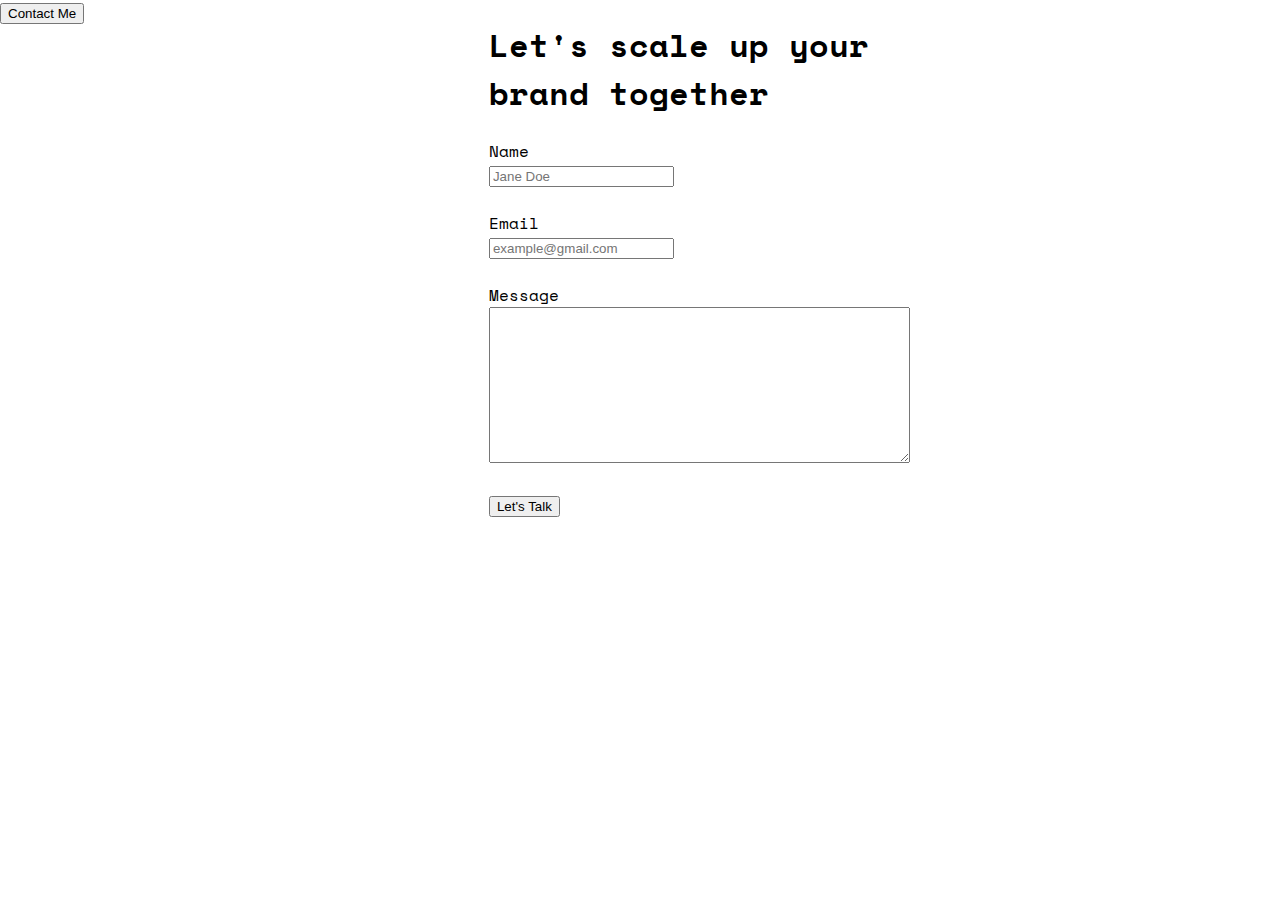
==== contact.html @ babc4dbb "initialize project" ====
<!DOCTYPE html>
<html lang="en">
<head>
    <meta charset="UTF-8">
    <meta http-equiv="X-UA-Compatible" content="IE=edge">
    <meta name="viewport" content="width=device-width, initial-scale=1.0">
    <title>Contact</title>
    <link rel="stylesheet" href="css/style.css" type="text/css">
    <link rel="preconnect" href="https://fonts.googleapis.com">
    <link rel="preconnect" href="https://fonts.gstatic.com" crossorigin>
    <link href="https://fonts.googleapis.com/css2?family=Space+Mono:ital,wght@0,400;0,700;1,400&display=swap" rel="stylesheet">
</head>
<body>
    <section class="left">
        <button class="contact-me">Contact Me</button>
    </section>
    <!----contact form-->
    <section class="middle" id="contact">
        <h1>Let's <span>scale up</span> your <br>brand together</h1>
        <form action="" method="post">
            <div>
                <label for="fullname">Name</label><br>
                <input type="text" id="fullname" name="fullname" placeholder="Jane Doe" required>
            </div>
            <br>
            <div>
                <label for="email">Email</label><br>
                <input type="email" id="email" name="email" placeholder="example@gmail.com" required>
            </div>
            <br>
            <div>
                <label for="message">Message</label><br>
                <textarea id="message" name="message" placeholder="" rows="10" cols="50"required></textarea>
            </div>
            <br>
            <div>
                <button class="let-talk">Let's Talk</button>
            </div>
        </form>
    </section>
    <!---navigation-->
    <header class="right">
        <nav class="right">
            <ul>
                <li><a href="index.html">Home</a></li>
                <li><a href="#">Contact</a></li>
                <li><a href="register.html">Register</a></li>
                <li><a href="login.html">Login</a></li>
            </ul>

            <ul class="socials">
                <a href="https://twitter.com/Wasp_iSpy" target="_blank" title="Follow on Twitter">
                    <img src="icons/Twitter.svg" alt="Twitter">
                </a>
                <a href="https://www.linkedin.com/in/onyinye-udegbunam/" target="_blank" title="Connect on LinkedIn">
                    <img src="icons/LinkedIn.svg" alt="linkedin">
                </a>
                <a href="https://dribbble.com/Wasps" target="_blank" title="View Design Projects">
                    <img src="icons/Dribble.svg" alt="Twitter">
                </a>
            </ul>
        </nav>
    </header>
</body>
</html>
---- css/style.css ----
/* CSS Document */

body {
    background-color: 2D2C2C;
    margin: 0;
    padding: 0;
    font-family: 'Space Mono', monospace;
}

ul{
    list-style: none;
}

a{
    text-decoration: none;
}

/* about section */
.left {
    background-image: url("images\jecy.png");
    background-repeat: no-repeat;
    background-size: cover;
    float: left;
    width: 38.2%;
}

.middle {
    float: left;
    width: 44.44%;
}

.right{
    float: right;
    width: 17.36%;
    height: auto;
}
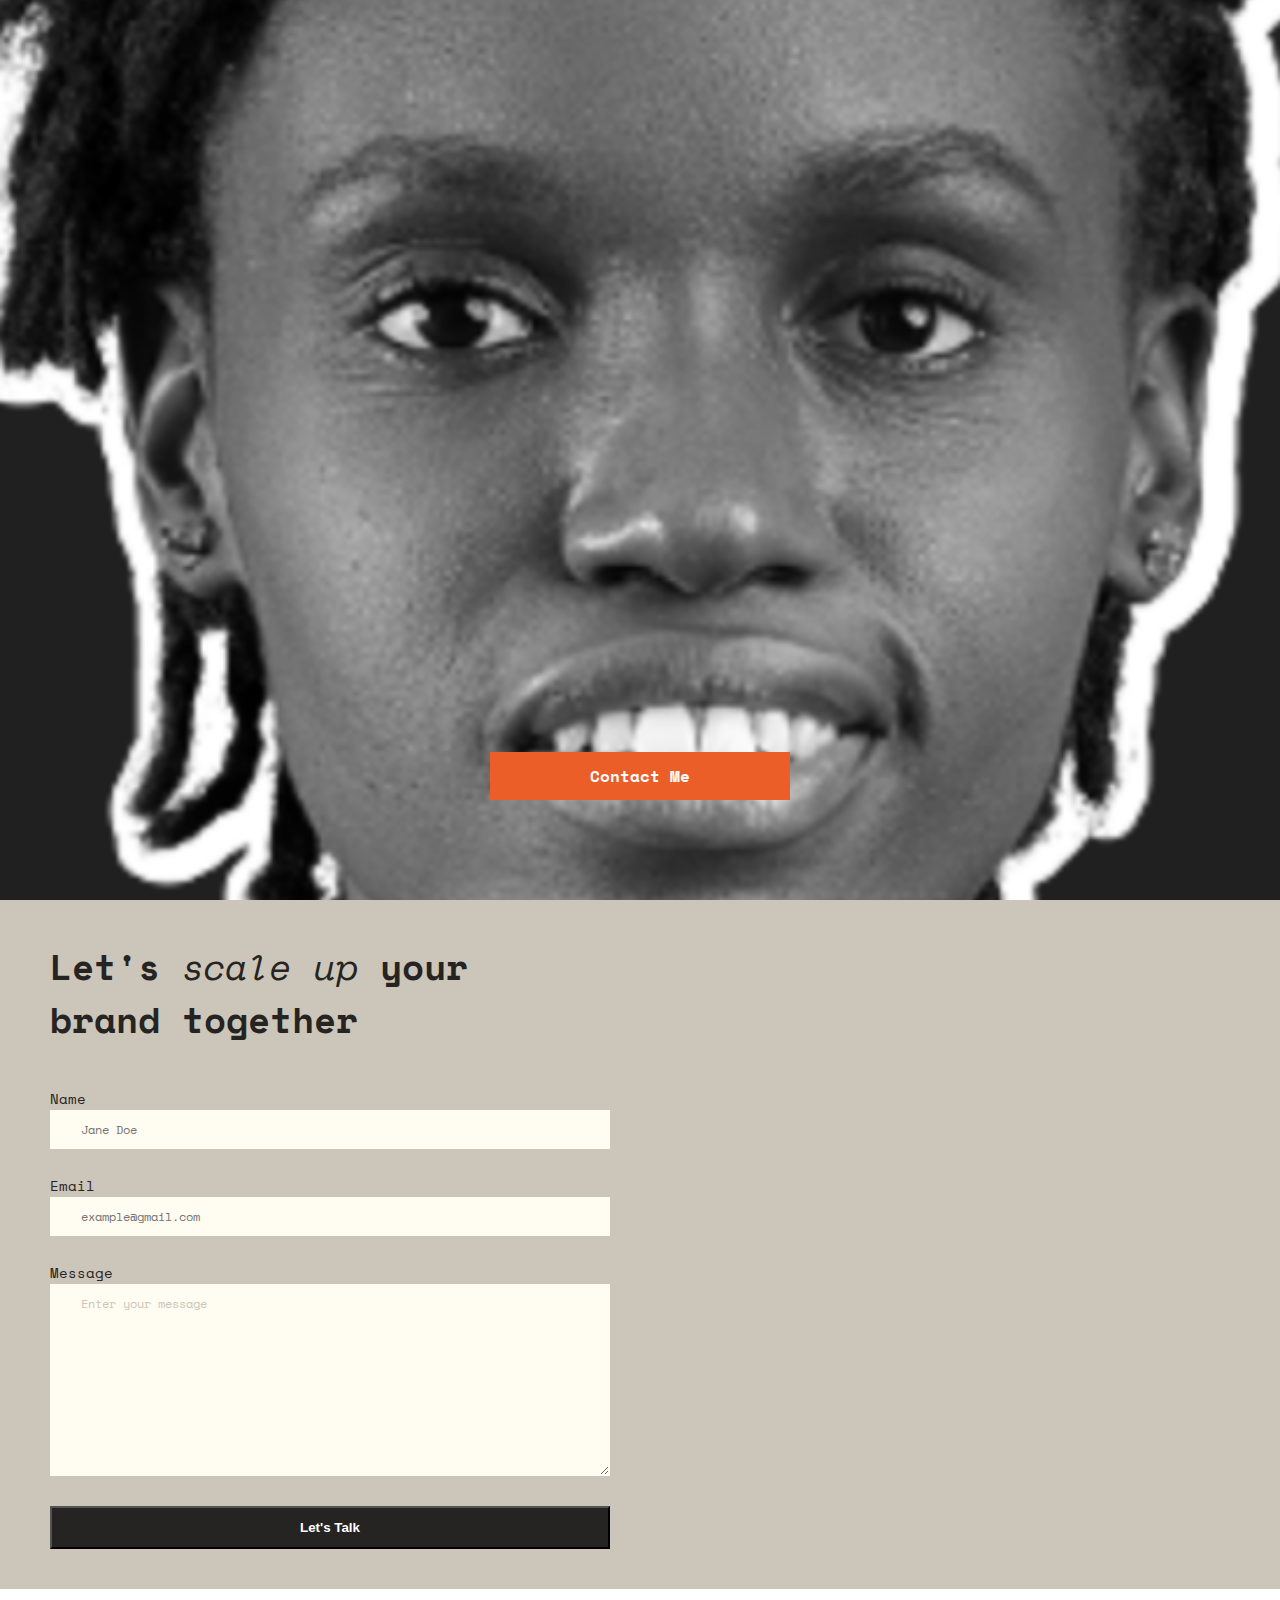
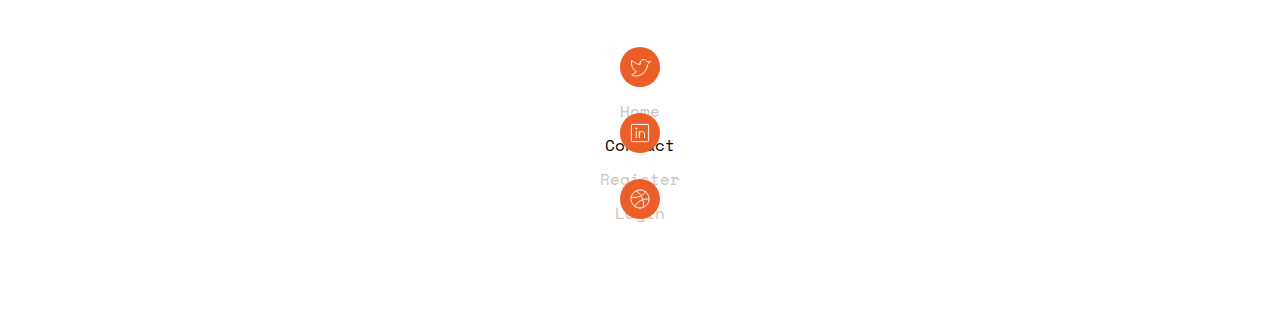
==== commit 33392da0: "more styling" ====
--- a/contact.html
+++ b/contact.html
@@ -1,23 +1,27 @@
 <!DOCTYPE html>
 <html lang="en">
+
 <head>
     <meta charset="UTF-8">
     <meta http-equiv="X-UA-Compatible" content="IE=edge">
     <meta name="viewport" content="width=device-width, initial-scale=1.0">
     <title>Contact</title>
-    <link rel="stylesheet" href="css/style.css" type="text/css">
     <link rel="preconnect" href="https://fonts.googleapis.com">
     <link rel="preconnect" href="https://fonts.gstatic.com" crossorigin>
     <link href="https://fonts.googleapis.com/css2?family=Space+Mono:ital,wght@0,400;0,700;1,400&display=swap" rel="stylesheet">
+    <link rel="stylesheet" href="./css/style.css" />
+    <link rel="stylesheet" href="./css/mobile.css" />
 </head>
+
 <body>
-    <section class="left">
-        <button class="contact-me">Contact Me</button>
-    </section>
+    <header class="left">
+        <div class="img-placeholder"><img src="./images/jecy.png" alt="Jessica" /></div>
+        <a href="./contact.html" class="contact-me">Contact Me</a>
+    </header>
     <!----contact form-->
-    <section class="middle" id="contact">
-        <h1>Let's <span>scale up</span> your <br>brand together</h1>
-        <form action="" method="post">
+    <section class="middle">
+        <h1 class="scale-up">Let's <span><em>scale up</em></span> your <br>brand together</h1>
+        <form action="" method="post" id="contact">
             <div>
                 <label for="fullname">Name</label><br>
                 <input type="text" id="fullname" name="fullname" placeholder="Jane Doe" required>
@@ -30,7 +34,7 @@
             <br>
             <div>
                 <label for="message">Message</label><br>
-                <textarea id="message" name="message" placeholder="" rows="10" cols="50"required></textarea>
+                <textarea id="message" name="message" placeholder="" rows="10" cols="50"required>Enter your message</textarea>
             </div>
             <br>
             <div>
@@ -39,27 +43,25 @@
         </form>
     </section>
     <!---navigation-->
-    <header class="right">
-        <nav class="right">
-            <ul>
-                <li><a href="index.html">Home</a></li>
-                <li><a href="#">Contact</a></li>
-                <li><a href="register.html">Register</a></li>
-                <li><a href="login.html">Login</a></li>
-            </ul>
+    <nav class="right">
+        <ul class="links">
+            <li><a href="./home.html" >Home</a></li>
+            <li><a class="active" href="#">Contact</a></li>
+            <li><a href="./register.html">Register</a></li>
+            <li><a href="./login.html">Login</a></li>
+        </ul>
 
-            <ul class="socials">
-                <a href="https://twitter.com/Wasp_iSpy" target="_blank" title="Follow on Twitter">
-                    <img src="icons/Twitter.svg" alt="Twitter">
-                </a>
-                <a href="https://www.linkedin.com/in/onyinye-udegbunam/" target="_blank" title="Connect on LinkedIn">
-                    <img src="icons/LinkedIn.svg" alt="linkedin">
-                </a>
-                <a href="https://dribbble.com/Wasps" target="_blank" title="View Design Projects">
-                    <img src="icons/Dribble.svg" alt="Twitter">
-                </a>
-            </ul>
-        </nav>
-    </header>
+        <div class="socials">
+            <a href="https://twitter.com/Wasp_iSpy" target="_blank" title="Follow on Twitter">
+                <img src="icons/Twitter.svg" alt="Twitter">
+            </a>
+            <a href="https://www.linkedin.com/in/onyinye-udegbunam/" target="_blank" title="Connect on LinkedIn">
+                <img src="icons/LinkedIn.svg" alt="linkedin">
+            </a>
+            <a href="https://dribbble.com/Wasps" target="_blank" title="View Design Projects">
+                <img src="icons/Dribble.svg" alt="Twitter">
+            </a>
+        </div>
+    </nav>
 </body>
 </html>--- a/css/style.css
+++ b/css/style.css
@@ -1,38 +1,329 @@
 /* CSS Document */
 
+* {
+    box-sizing: border-box;
+}
+
 body {
-    background-color: 2D2C2C;
+    background-color: #2D2C2C;
     margin: 0;
     padding: 0;
     font-family: 'Space Mono', monospace;
 }
 
-ul{
+.body {
+    background-color: #2D2C2C;
+    display: flex;
+    flex-flow: row nowrap;
+    justify-content: space-between;
+    align-items: stretch;
+    max-width: 1200px;
+    margin: 0 auto;
+}
+
+
+ul {
     list-style: none;
 }
 
-a{
+a {
     text-decoration: none;
 }
 
 /* about section */
 .left {
-    background-image: url("images\jecy.png");
-    background-repeat: no-repeat;
-    background-size: cover;
-    float: left;
-    width: 38.2%;
+    position: relative;
+    display: flex;
+    flex-flow: column nowrap;
+    justify-content: flex-end;
+    align-items: center;
+    padding: 100px 0;
+    flex: 0.5;
+    height: 100vh;
+}
+
+.left .img-placeholder {
+    position: absolute;
+    top: 0;
+    right: 0;
+    left: 0;
+    bottom: 0;
+}
+
+.left .img-placeholder img {
+    width: 100%;
+    height: 100%;
+    object-fit: cover;
+    object-position: left;
+}
+
+.left a {
+    display: block;
+    background: #EB5E28;
+    color: white;
+    padding: 12px 100px;
+    position: relative;
+    font-weight: 700;
+}
+
+.left .contact-me:hover {
+    color: #EB5E28;
+    background-color: #FFFCF2;
+    border: 1px solid #EB5E28;
 }
 
 .middle {
-    float: left;
-    width: 44.44%;
-}
-
-.right{
-    float: right;
-    width: 17.36%;
-    height: auto;
-}
-
-
+    flex: 1;
+    background: #CCC5B9;
+    padding: 40px 50px;
+}
+
+.middle .my-name {
+    font-size: 36px;
+    font-weight: 400;
+    color: #252422;
+    text-align: center;
+    padding: 0;
+    margin: 0;
+}
+
+.middle .subtext {
+    font-size: 20px;
+    font-weight: 400;
+    color: #252422;
+    text-align: center;
+    padding: 10px 0 10px 0;
+    margin: 0;
+}
+
+.middle p {
+    font-size: 16px;
+    color: #252422;
+}
+
+.middle .hobbies {
+    color: #252422;
+    margin: 30px 0 30px 0;
+}
+
+.middle .hobbies h3 {
+    font-size: 20px;
+    font-weight: 400;
+    margin: 0;
+    padding: 0;
+}
+
+.middle .skills h3 {
+    font-size: 20px;
+    font-weight: 400;
+    margin: 0;
+    padding: 0;
+}
+
+.middle .hobbies ul {
+    list-style-type: disc;
+    margin-top: 10px;
+}
+
+.middle .skills ul {
+    padding: 0;
+}
+
+.middle .skills ul li {
+    margin-bottom: 20px;
+    color: #252422;
+    font-size: 20px;
+    font-weight: 700;
+    padding: 0;
+}
+
+.middle .skills ul p {
+    margin: 0;
+    color: #252422;
+}
+
+.progress {
+    background: rgba(255, 252, 242, 1);
+    overflow: hidden;
+}
+
+.progress div {
+    background: #EB5E28;
+    color: #EB5E28;
+    height: 7px;
+    width: 40%;
+}
+
+.right {
+    flex: 0.2;
+    background: #FFFFFF;
+    padding: 100px 20px;
+    display: flex;
+    flex-flow: column nowrap;
+    justify-content: center;
+    align-items: center;
+    position: relative;
+}
+
+.right .links li {
+    margin: 0;
+    padding: 0;
+}
+
+.right .links {
+    margin: 0;
+    padding: 0;
+}
+
+.right .links li a {
+    color: #CCC5B9;
+    text-align: center;
+    display: block;
+    margin: 10px 0;
+    transition: all 0.3s;
+}
+
+.right .links li a:hover, .right .links a.active {
+    color: black;
+}
+
+.right .socials {
+    position: absolute;
+    bottom: 100px;
+    right: 0;
+    left: 0;
+    display: flex;
+    flex-flow: column;
+    justify-content: center;
+    align-items: center;
+}
+
+.right .socials a {
+    display: block;
+    margin: 10px 0;
+}
+
+/* Contact Section */
+
+.middle .scale-up {
+    font-size: 36px;
+    font-weight: 700;
+    color: #252422;
+    margin: 0;
+    padding: 0;
+}
+
+.middle .scale-up span {
+    font-size: 36px;
+    font-weight: 400;
+    color: #252422;
+    margin: 0;
+    padding: 0;
+}
+
+#contact {
+ margin-top: 40px;
+}
+
+input, select {
+    background: #FFFCF2;
+    width: 560px;
+    padding: 10px 0px 10px 30px;
+    font-family: 'Space Mono', monospace;
+    font-size: 12px;
+    font-weight: 400;
+    color: #CCC5B9;
+    border: 1px solid #FFFCF2;
+
+}
+
+textarea#message {
+    background: #FFFCF2;
+    width: 560px;
+    padding: 10px 0px 10px 30px;
+    font-family: 'Space Mono', monospace;
+    font-size: 12px;
+    font-weight: 400;
+    color: #CCC5B9;
+    border: 1px solid #FFFCF2;
+}
+
+.middle label {
+    font-size: 14px;
+    font-weight: 400;
+    margin: 0;
+    padding: 0;
+    color: #252422;
+}
+
+.middle label {
+    padding: 0;
+    display: inline-block;
+  }
+
+.middle .let-talk, .register, .login {
+    display: block;
+    background: #252422;
+    color: white;
+    padding: 12px 0;
+    width: 560px;
+    position: relative;
+    font-weight: 700;
+}
+
+.middle .let-talk:hover, .register:hover, .login:hover {
+    background: #403D39;
+    border: 1px solid #403D39;
+    ;
+}
+
+/* Register Section */
+
+.middle .reg {
+    font-size: 36px;
+    font-weight: 700;
+    color: #252422;
+    margin: 0;
+    padding: 0;
+}
+
+.middle .create {
+    font-size: 16px;
+    font-weight: 400;
+    color: #252422;
+    margin: 0;
+    padding: 10px 0 0px 0;
+}
+
+#register {
+    margin: 40px 0;
+}
+
+/* Login Section */
+
+.middle .signin {
+    font-size: 36px;
+    font-weight: 700;
+    color: #252422;
+    margin: 0;
+    padding: 0;
+}
+
+.middle .continue {
+    font-size: 16px;
+    font-weight: 400;
+    color: #252422;
+    margin: 0;
+    padding: 10px 0 0px 0;
+}
+
+#login {
+    margin: 40px 0 100px 0;
+}
+
+.middle #forgotten-password {
+    font-size: 12px;
+    font-weight: 400;
+    color: #403D39;
+    text-align: center;
+}--- a/css/mobile.css
+++ b/css/mobile.css
@@ -0,0 +1,60 @@
+@media screen and (max-width:800px) {
+
+
+
+    .body {
+        display: block;
+    }
+
+
+
+    .right {
+        position: fixed;
+        top: 0;
+        right: 0;
+        left: 0;
+        background: #FFFFFF;
+        padding: 10px 20px;
+        display: flex;
+        flex-flow: column nowrap;
+        justify-content: space-between;
+        align-items: flex-start;
+    }
+
+
+
+    .right .links {
+        display: flex;
+        flex-flow: row nowrap;
+        justify-content: flex-start;
+        align-items: center;
+    }
+
+    .right .links li a {
+        margin: 0 10px;
+        font-size: 10px;
+    }
+
+
+
+
+    .right .socials {
+        position: static;
+        display: flex;
+        flex-flow: row nowrap;
+        align-items: center;
+        justify-content: space-between;
+        margin-top: 10px;
+    }
+
+    .right .socials img {
+        width: 20px;
+    }
+
+    .right .socials a {
+        margin: 0 10px;
+        display: flex;
+        align-items: center;
+        justify-content: center;
+    }
+}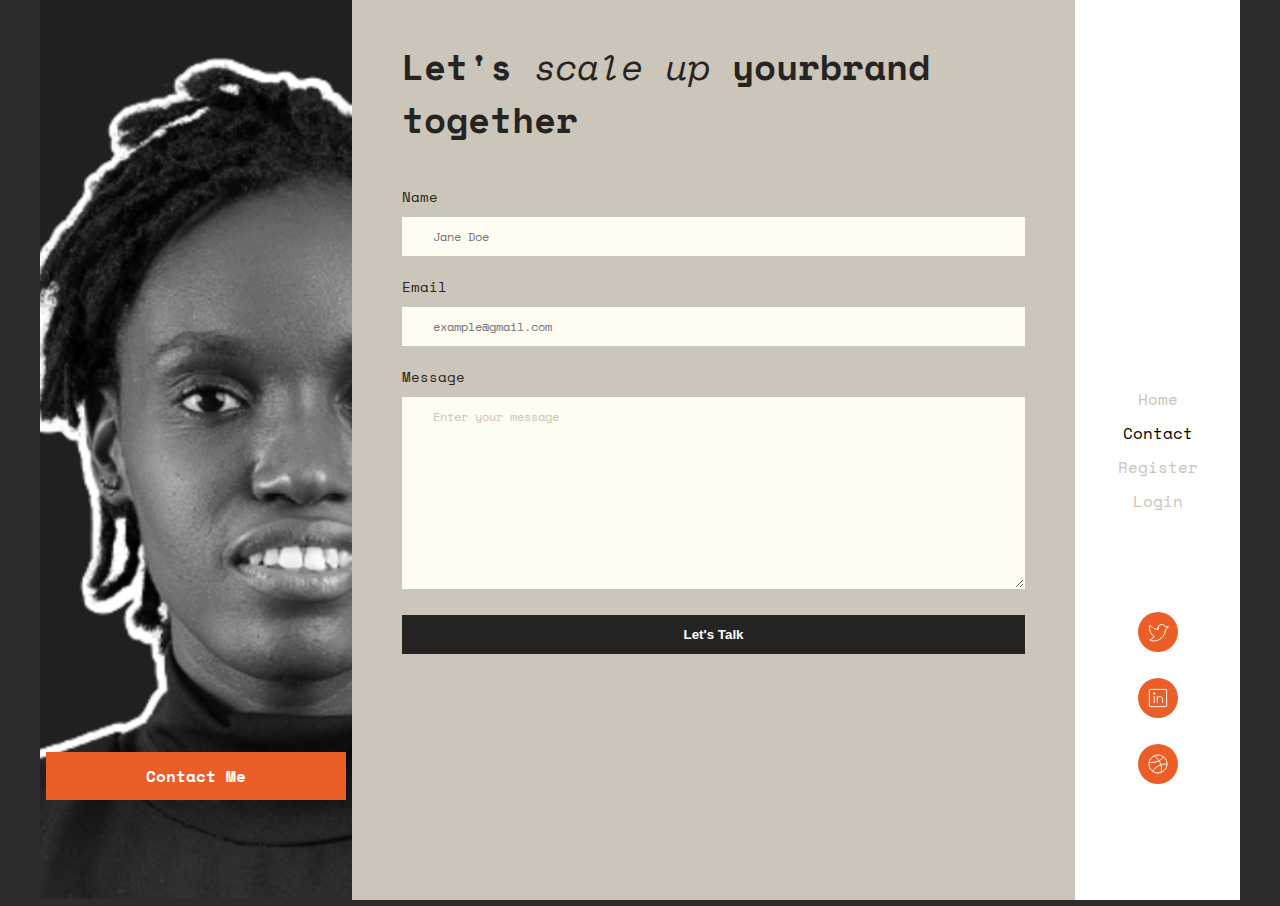
==== commit f444d625: "fixes" ====
--- a/contact.html
+++ b/contact.html
@@ -8,60 +8,65 @@
     <title>Contact</title>
     <link rel="preconnect" href="https://fonts.googleapis.com">
     <link rel="preconnect" href="https://fonts.gstatic.com" crossorigin>
-    <link href="https://fonts.googleapis.com/css2?family=Space+Mono:ital,wght@0,400;0,700;1,400&display=swap" rel="stylesheet">
+    <link href="https://fonts.googleapis.com/css2?family=Space+Mono:ital,wght@0,400;0,700;1,400&display=swap"
+        rel="stylesheet">
     <link rel="stylesheet" href="./css/style.css" />
     <link rel="stylesheet" href="./css/mobile.css" />
 </head>
 
 <body>
-    <header class="left">
-        <div class="img-placeholder"><img src="./images/jecy.png" alt="Jessica" /></div>
-        <a href="./contact.html" class="contact-me">Contact Me</a>
-    </header>
-    <!----contact form-->
-    <section class="middle">
-        <h1 class="scale-up">Let's <span><em>scale up</em></span> your <br>brand together</h1>
-        <form action="" method="post" id="contact">
-            <div>
-                <label for="fullname">Name</label><br>
-                <input type="text" id="fullname" name="fullname" placeholder="Jane Doe" required>
+    <div class="body">
+        <header class="left">
+            <div class="img-placeholder"><img src="./images/jecy.png" alt="Jessica" /></div>
+            <a href="./contact.html" class="contact-me">Contact Me</a>
+        </header>
+        <!----contact form-->
+        <section class="middle">
+            <h1 class="scale-up">Let's <span><em>scale up</em></span> yourbrand together</h1>
+            <form action="" method="post" id="contact">
+                <div>
+                    <label for="fullname">Name</label>
+                    <input type="text" id="fullname" name="fullname" placeholder="Jane Doe" required>
+                </div>
+
+                <div>
+                    <label for="email">Email</label>
+                    <input type="email" id="email" name="email" placeholder="example@gmail.com" required>
+                </div>
+
+                <div>
+                    <label for="message">Message</label>
+                    <textarea id="message" name="message" placeholder="" rows="10" cols="50"
+                        required>Enter your message</textarea>
+                </div>
+
+                <div>
+                    <button class="let-talk">Let's Talk</button>
+                </div>
+            </form>
+        </section>
+        <!---navigation-->
+        <nav class="right">
+            <ul class="links">
+                <li><a href="./home.html">Home</a></li>
+                <li><a class="active" href="#">Contact</a></li>
+                <li><a href="./register.html">Register</a></li>
+                <li><a href="./login.html">Login</a></li>
+            </ul>
+
+            <div class="socials">
+                <a href="https://twitter.com/Wasp_iSpy" target="_blank" title="Follow on Twitter">
+                    <img src="icons/Twitter.svg" alt="Twitter">
+                </a>
+                <a href="https://www.linkedin.com/in/onyinye-udegbunam/" target="_blank" title="Connect on LinkedIn">
+                    <img src="icons/LinkedIn.svg" alt="linkedin">
+                </a>
+                <a href="https://dribbble.com/Wasps" target="_blank" title="View Design Projects">
+                    <img src="icons/Dribble.svg" alt="Twitter">
+                </a>
             </div>
-            <br>
-            <div>
-                <label for="email">Email</label><br>
-                <input type="email" id="email" name="email" placeholder="example@gmail.com" required>
-            </div>
-            <br>
-            <div>
-                <label for="message">Message</label><br>
-                <textarea id="message" name="message" placeholder="" rows="10" cols="50"required>Enter your message</textarea>
-            </div>
-            <br>
-            <div>
-                <button class="let-talk">Let's Talk</button>
-            </div>
-        </form>
-    </section>
-    <!---navigation-->
-    <nav class="right">
-        <ul class="links">
-            <li><a href="./home.html" >Home</a></li>
-            <li><a class="active" href="#">Contact</a></li>
-            <li><a href="./register.html">Register</a></li>
-            <li><a href="./login.html">Login</a></li>
-        </ul>
+        </nav>
+    </div>
+</body>
 
-        <div class="socials">
-            <a href="https://twitter.com/Wasp_iSpy" target="_blank" title="Follow on Twitter">
-                <img src="icons/Twitter.svg" alt="Twitter">
-            </a>
-            <a href="https://www.linkedin.com/in/onyinye-udegbunam/" target="_blank" title="Connect on LinkedIn">
-                <img src="icons/LinkedIn.svg" alt="linkedin">
-            </a>
-            <a href="https://dribbble.com/Wasps" target="_blank" title="View Design Projects">
-                <img src="icons/Dribble.svg" alt="Twitter">
-            </a>
-        </div>
-    </nav>
-</body>
 </html>--- a/css/style.css
+++ b/css/style.css
@@ -76,6 +76,8 @@
     flex: 1;
     background: #CCC5B9;
     padding: 40px 50px;
+    max-height: 100vh;
+    overflow: auto;
 }
 
 .middle .my-name {
@@ -222,30 +224,32 @@
 }
 
 #contact {
- margin-top: 40px;
+    margin-top: 40px;
 }
 
 input, select {
     background: #FFFCF2;
-    width: 560px;
+    width: 100%;
     padding: 10px 0px 10px 30px;
     font-family: 'Space Mono', monospace;
     font-size: 12px;
     font-weight: 400;
     color: #CCC5B9;
     border: 1px solid #FFFCF2;
+    margin-bottom: 20px;
 
 }
 
 textarea#message {
     background: #FFFCF2;
-    width: 560px;
+    width: 100%;
     padding: 10px 0px 10px 30px;
     font-family: 'Space Mono', monospace;
     font-size: 12px;
     font-weight: 400;
     color: #CCC5B9;
     border: 1px solid #FFFCF2;
+    margin-bottom: 20px;
 }
 
 .middle label {
@@ -254,22 +258,27 @@
     margin: 0;
     padding: 0;
     color: #252422;
-}
-
-.middle label {
-    padding: 0;
-    display: inline-block;
-  }
+    padding: 0;
+    display: block;
+    width: 100%;
+    margin-bottom: 10px;
+}
+
+
 
 .middle .let-talk, .register, .login {
     display: block;
     background: #252422;
     color: white;
     padding: 12px 0;
-    width: 560px;
+    width: 100%;
     position: relative;
     font-weight: 700;
-}
+    outline: 0;
+    border: 0;
+}
+
+
 
 .middle .let-talk:hover, .register:hover, .login:hover {
     background: #403D39;
@@ -314,7 +323,7 @@
     font-weight: 400;
     color: #252422;
     margin: 0;
-    padding: 10px 0 0px 0;
+    padding-top: 10px;
 }
 
 #login {
--- a/css/mobile.css
+++ b/css/mobile.css
@@ -6,7 +6,15 @@
         display: block;
     }
 
+    .left a {
+        padding: 12px 20px;
+    }
 
+    .middle {
+        padding: 40px 20px;
+        max-height: auto;
+        overflow: auto;
+    }
 
     .right {
         position: fixed;
@@ -20,8 +28,6 @@
         justify-content: space-between;
         align-items: flex-start;
     }
-
-
 
     .right .links {
         display: flex;
